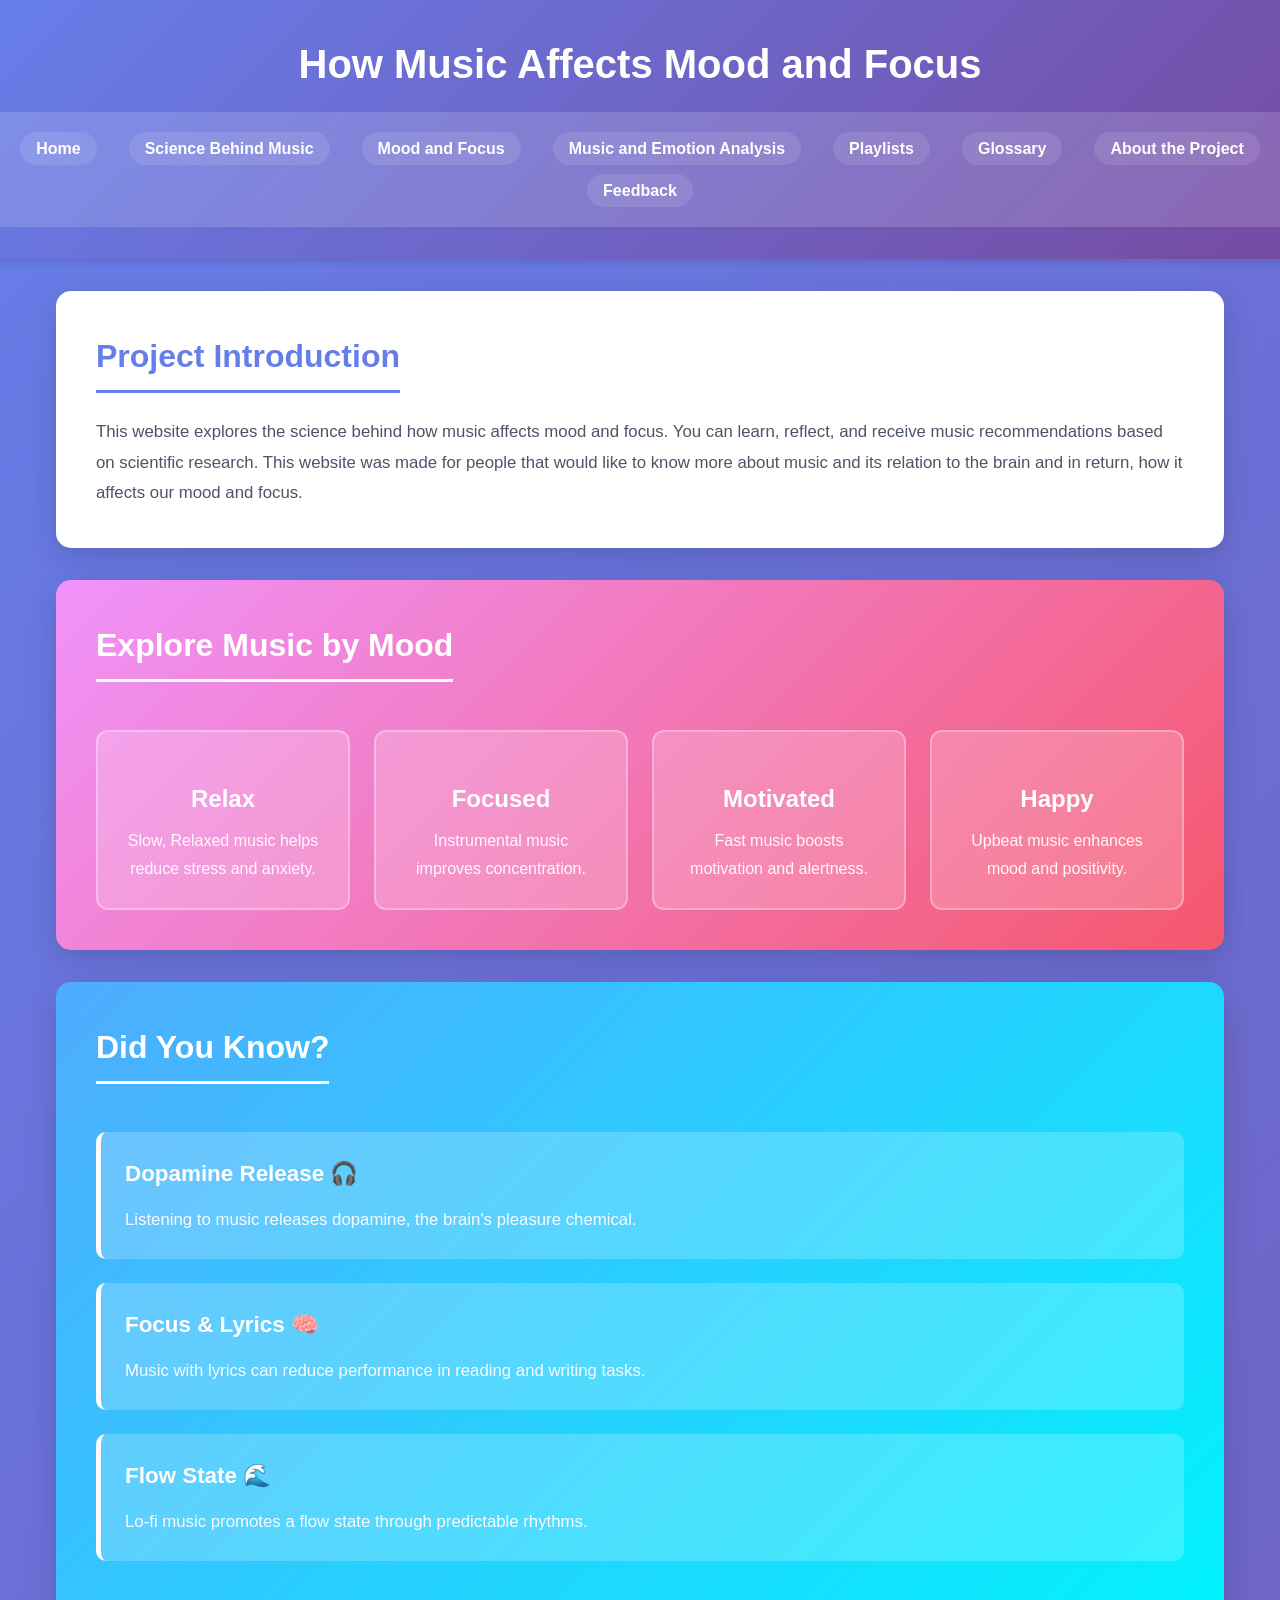
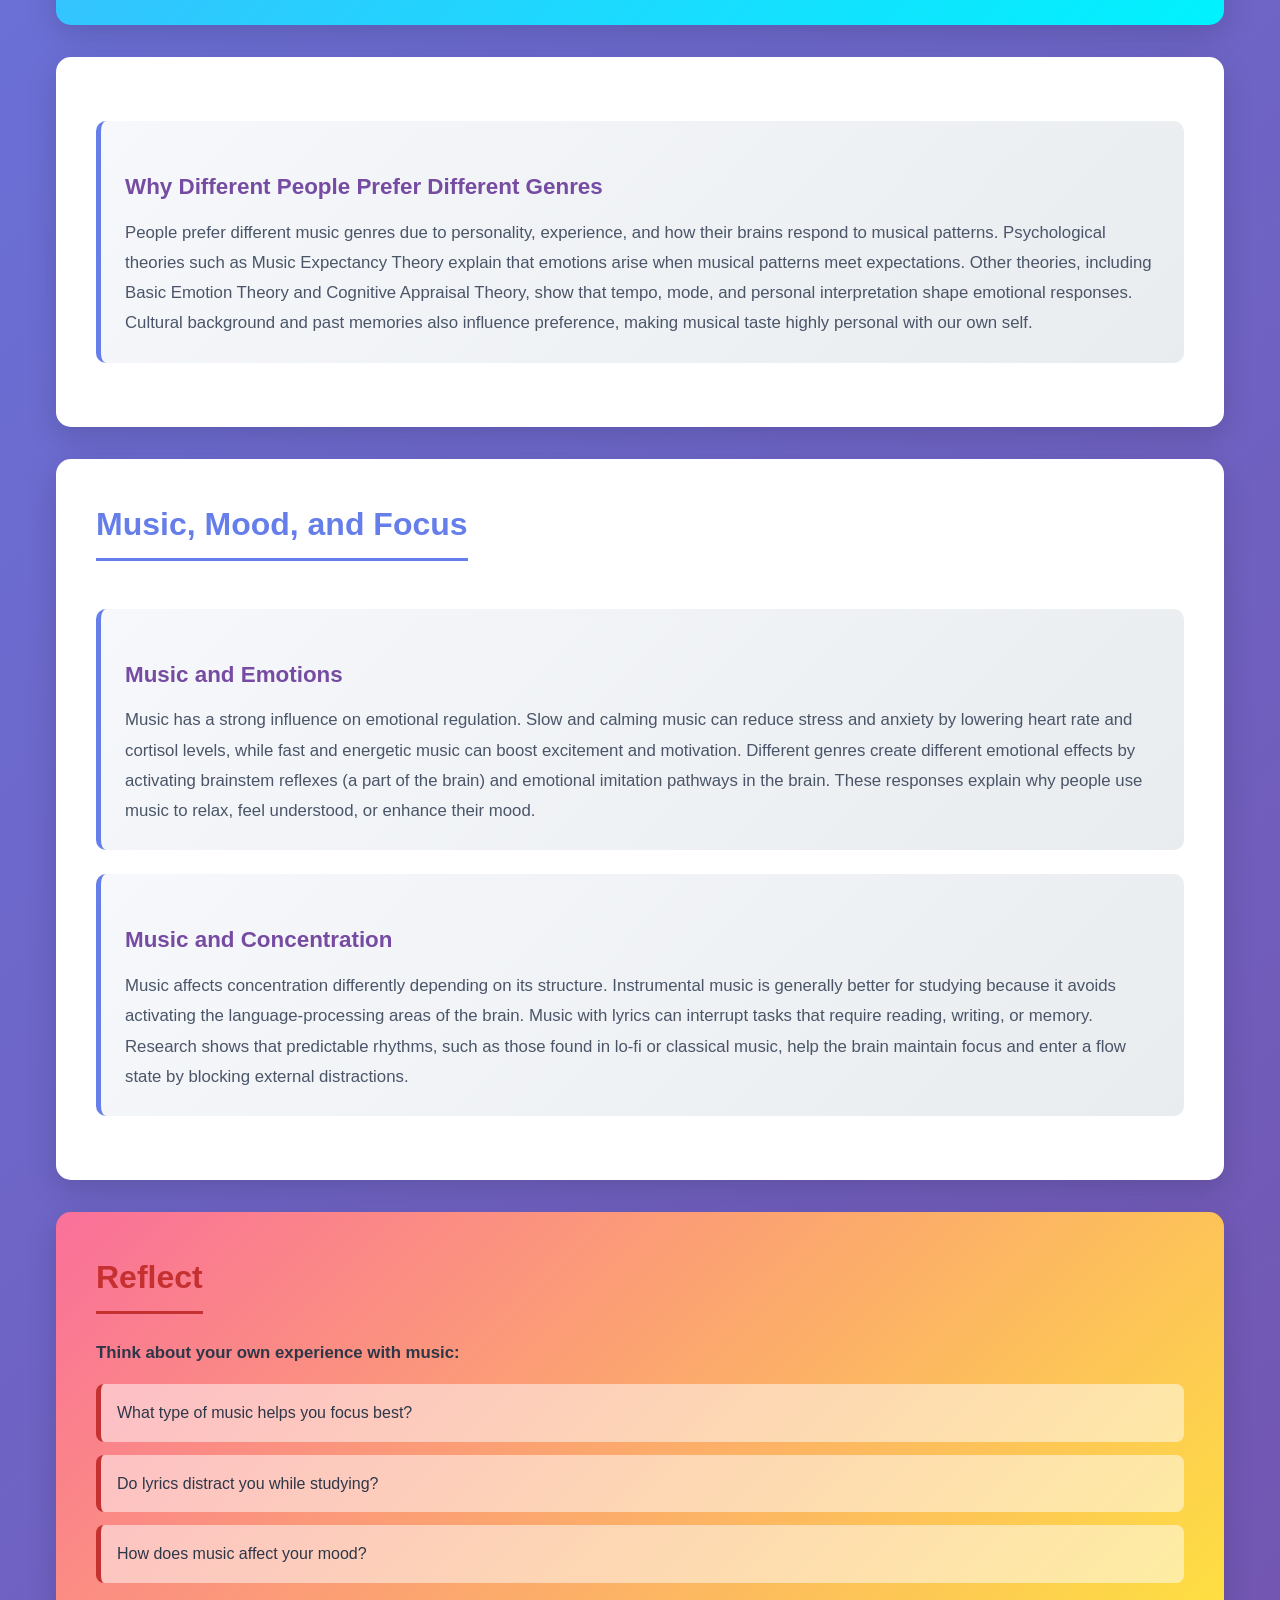
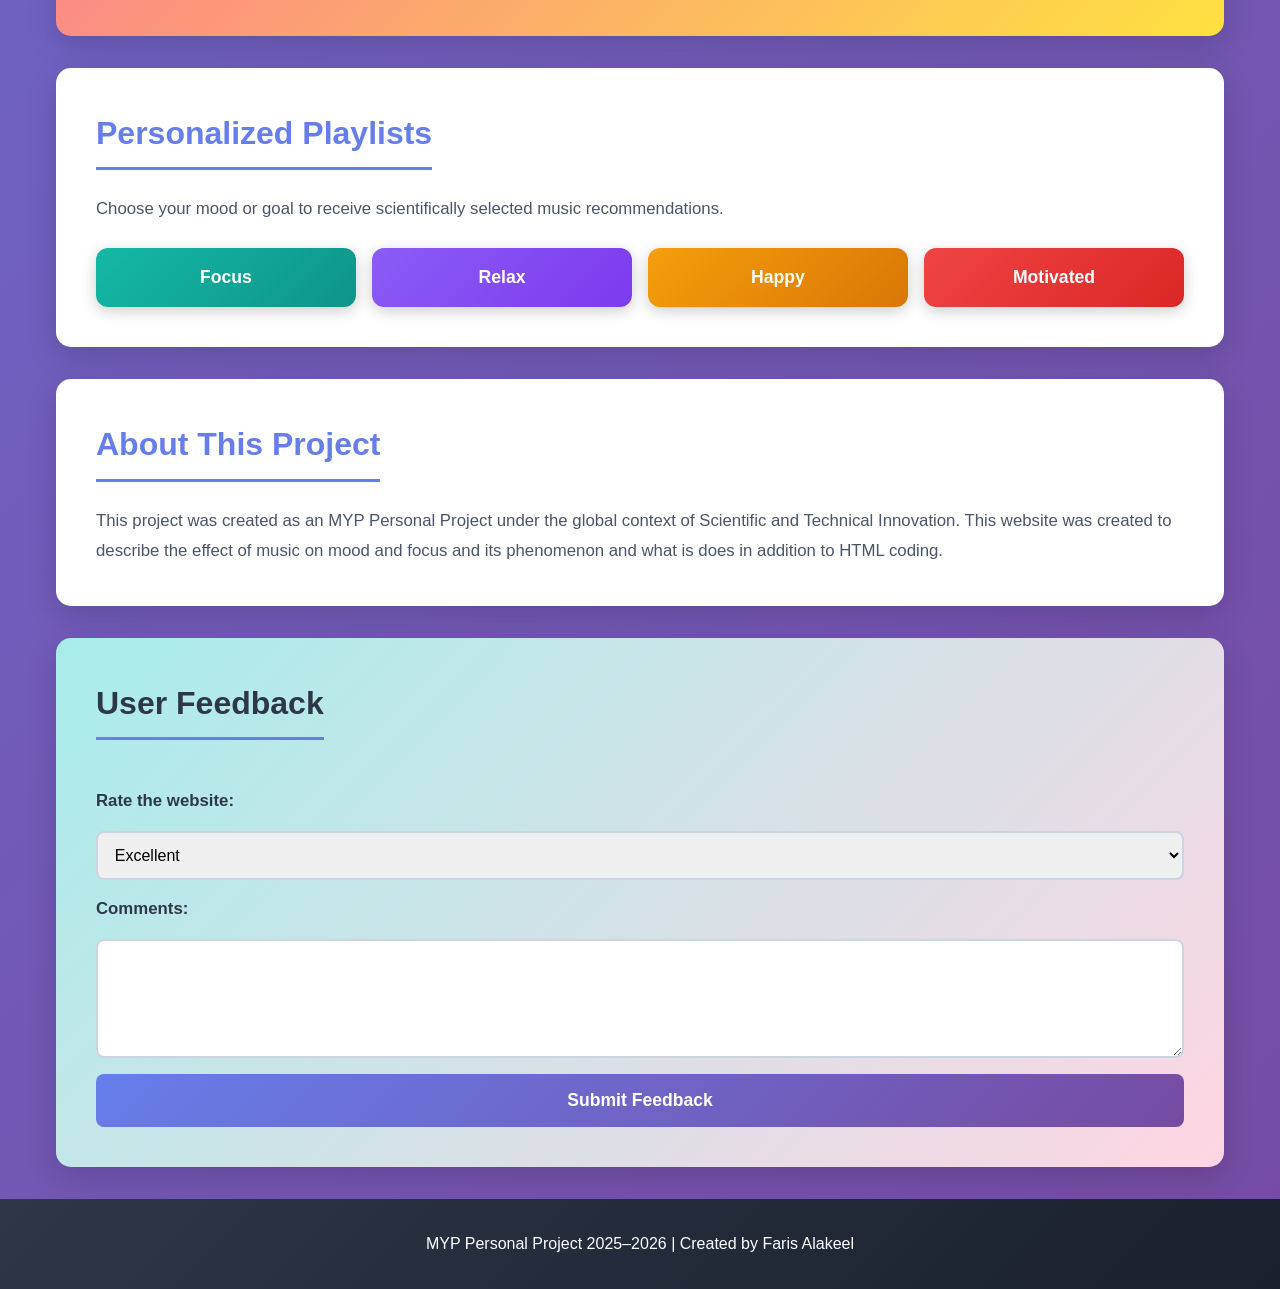
==== index.html @ 076403a5 "Add files via upload" ====
<!DOCTYPE html>
<html lang="en">
<head>
    <meta charset="UTF-8">
    <title>Music, Mood, and Focus</title>
    <meta name="viewport" content="width=device-width, initial-scale=1.0">
    <style>
        * {
            margin: 0;
            padding: 0;
            box-sizing: border-box;
        }

        body {
            font-family: 'Segoe UI', Tahoma, Geneva, Verdana, sans-serif;
            line-height: 1.6;
            color: #2d3748;
            background: linear-gradient(135deg, #667eea 0%, #764ba2 100%);
            
        }

        header {
            background: linear-gradient(135deg, #667eea 0%, #764ba2 100%);
            color: white;
            padding: 2rem 0rem;
            text-align: center;
            box-shadow: 0 4px 6px rgba(0, 0, 0, 0.1);
        }

        header h1 {
            font-size: 2.5rem;
            margin-bottom: 1rem;
            font-weight: 700;
        }

        nav {
            background-color: rgba(255, 255, 255, 0.15);
            padding: 1rem 0;
            
        }

        nav ul {
            list-style: none;
            display: flex;
            justify-content: center;
            flex-wrap: wrap;
        }

        nav li {
            margin: 0.5rem 1rem;
        }

        nav a {
            color: white;
            text-decoration: none;
            font-weight: 600;
            padding: 0.5rem 1rem;
            border-radius: 20px;
            transition: all 0.3s ease;
            background-color: rgba(255, 255, 255, 0.1);
        }

        nav a:hover {
            background-color: rgba(255, 255, 255, 0.3);
            transform: translateY(-2px);
        }

        main {
            max-width: 1200px;
            margin: 2rem auto;
            padding: 0 1rem;
        }

        section {
            background: white;
            margin: 2rem 0;
            padding: 2.5rem;
            border-radius: 15px;
            box-shadow: 0 10px 30px rgba(0, 0, 0, 0.15);
        }

        section h2 {
            color: #667eea;
            font-size: 2rem;
            margin-bottom: 1.5rem;
            font-weight: 700;
            border-bottom: 3px solid #667eea;
            padding-bottom: 0.5rem;
            display: inline-block;
        }

        section h3 {
            color: #764ba2;
            font-size: 1.4rem;
            margin: 1.5rem 0 0.8rem;
            font-weight: 600;
        }

        section p {
            color: #4a5568;
            line-height: 1.8;
            font-size: 1.05rem;
        }

        article {
            margin: 1.5rem 0;
            padding: 1.5rem;
            background: linear-gradient(135deg, #f6f8fb 0%, #e9ecef 100%);
            border-radius: 10px;
            border-left: 5px solid #667eea;
            transition: all 0.3s ease;
        }

        article:hover {
            transform: translateX(5px);
            box-shadow: 0 5px 15px rgba(102, 126, 234, 0.2);
        }

        #mood-selector {
            background: linear-gradient(135deg, #f093fb 0%, #f5576c 100%);
            color: white;
        }

        #mood-selector h2 {
            color: white;
            border-bottom: 3px solid white;
        }

        #moods {
            display: grid;
            grid-template-columns: repeat(auto-fit, minmax(200px, 1fr));
            gap: 1.5rem;
            margin-top: 1.5rem;
        }

        #moods > div {
            background: rgba(255, 255, 255, 0.2);
            padding: 1.5rem;
            border-radius: 12px;
            text-align: center;
            
            border: 2px solid rgba(255, 255, 255, 0.3);
            transition: all 0.3s ease;
        }

        #moods > div:hover {
            background: rgba(255, 255, 255, 0.35);
            transform: translateY(-5px);
            box-shadow: 0 10px 25px rgba(0, 0, 0, 0.2);
        }

        #moods h3 {
            color: white;
            font-size: 1.5rem;
            margin-bottom: 0.5rem;
        }

        #moods p {
            color: rgba(255, 255, 255, 0.95);
            font-size: 1rem;
        }

        #science-facts {
            background: linear-gradient(135deg, #4facfe 0%, #00f2fe 100%);
            color: white;
        }

        #science-facts h2 {
            color: white;
            border-bottom: 3px solid white;
        }

        #science-facts article {
            background: rgba(255, 255, 255, 0.2);
            border-left: 5px solid white;
            
        }

        #science-facts article:hover {
            background: rgba(255, 255, 255, 0.3);
        }

        #science-facts h3 {
            color: white;
            margin-top: 0;
        }

        #science-facts p {
            color: rgba(255, 255, 255, 0.95);
        }

        #reflection {
            background: linear-gradient(135deg, #fa709a 0%, #fee140 100%);
        }

        #reflection h2 {
            color: #c53030;
            border-bottom: 3px solid #c53030;
        }

        #reflection p {
            color: #2d3748;
            font-weight: 600;
        }

        #reflection ul {
            list-style: none;
            margin-top: 1rem;
        }

        #reflection li {
            background: rgba(255, 255, 255, 0.5);
            padding: 1rem;
            margin: 0.8rem 0;
            border-radius: 8px;
            border-left: 5px solid #c53030;
            color: #2d3748;
            font-weight: 500;
            transition: all 0.3s ease;
        }

        #reflection li:hover {
            background: rgba(255, 255, 255, 0.7);
            transform: translateX(5px);
        }

        .playlist-options {
            display: grid;
            grid-template-columns: repeat(auto-fit, minmax(180px, 1fr));
            gap: 1rem;
            margin-top: 1.5rem;
        }

        .playlist-options button {
            padding: 1.2rem;
            font-size: 1.1rem;
            font-weight: 700;
            border: none;
            border-radius: 12px;
            cursor: pointer;
            transition: all 0.3s ease;
            color: white;
            box-shadow: 0 4px 15px rgba(0, 0, 0, 0.2);
        }

        button[onclick*="focus"] {
            background: linear-gradient(135deg, #14b8a6, #0d9488);
        }

        button[onclick*="relax"] {
            background: linear-gradient(135deg, #8b5cf6, #7c3aed);
        }

        button[onclick*="happy"] {
            background: linear-gradient(135deg, #f59e0b, #d97706);
        }

        button[onclick*="motivated"] {
            background: linear-gradient(135deg, #ef4444, #dc2626);
        }

        .playlist-options button:hover {
            transform: translateY(-3px);
            box-shadow: 0 8px 25px rgba(0, 0, 0, 0.3);
        }

        #feedback {
            background: linear-gradient(135deg, #a8edea 0%, #fed6e3 100%);
        }

        #feedback h2 {
            color: #2d3748;
        }

        form {
            display: flex;
            flex-direction: column;
            gap: 1rem;
            margin-top: 1.5rem;
        }

        label {
            font-weight: 600;
            color: #2d3748;
            font-size: 1.05rem;
        }

        select, textarea {
            padding: 0.8rem;
            border: 2px solid #cbd5e0;
            border-radius: 8px;
            font-size: 1rem;
            font-family: inherit;
            transition: all 0.3s ease;
        }

        select:focus, textarea:focus {
            outline: none;
            border-color: #667eea;
            box-shadow: 0 0 0 3px rgba(102, 126, 234, 0.15);
        }

        form button {
            padding: 1rem;
            background: linear-gradient(135deg, #667eea, #764ba2);
            color: white;
            border: none;
            border-radius: 8px;
            font-size: 1.1rem;
            font-weight: 600;
            cursor: pointer;
            transition: all 0.3s ease;
        }

        form button:hover {
            transform: translateY(-2px);
            box-shadow: 0 8px 20px rgba(102, 126, 234, 0.4);
        }

        footer {
            background: linear-gradient(135deg, #2d3748, #1a202c);
            color: white;
            text-align: center;
            padding: 2rem;
            margin-top: 2rem;
        }

        footer p {
            color: white;
            font-size: 1rem;
        }

        /* Tablet Styles (768px - 1024px) */
        @media (max-width: 1024px) {
            main {
                padding: 0 1.5rem;
            }
            
            #moods {
                grid-template-columns: repeat(2, 1fr);
            }
            
            .playlist-options {
                grid-template-columns: repeat(2, 1fr);
            }
        }

        /* Mobile Styles (up to 768px) */
        @media (max-width: 768px) {
            header {
                padding: 1.5rem 1rem;
            }

            header h1 {
                font-size: 1.8rem;
                line-height: 1.3;
            }

            nav {
                padding: 0.8rem 0;
            }

            nav ul {
                flex-direction: column;
                align-items: center;
                gap: 0.3rem;
            }

            nav li {
                margin: 0.3rem 0;
                width: 90%;
                text-align: center;
            }

            nav a {
                display: block;
                width: 100%;
                padding: 0.8rem 1rem;
            }

            main {
                margin: 1rem auto;
                padding: 0 0.8rem;
            }

            section {
                padding: 1.5rem;
                margin: 1.5rem 0;
                border-radius: 12px;
            }

            section h2 {
                font-size: 1.6rem;
                margin-bottom: 1rem;
            }

            section h3 {
                font-size: 1.2rem;
            }

            section p {
                font-size: 1rem;
                line-height: 1.7;
            }

            article {
                padding: 1.2rem;
                margin: 1.2rem 0;
            }

            #moods {
                grid-template-columns: 1fr;
                gap: 1rem;
            }

            #moods > div {
                padding: 1.2rem;
            }

            #moods h3 {
                font-size: 1.3rem;
            }

            .playlist-options {
                grid-template-columns: 1fr;
                gap: 0.8rem;
            }

            .playlist-options button {
                padding: 1rem;
                font-size: 1rem;
            }

            form {
                gap: 0.8rem;
            }

            label {
                font-size: 1rem;
            }

            select, textarea {
                padding: 0.7rem;
                font-size: 0.95rem;
            }

            form button {
                padding: 0.9rem;
                font-size: 1rem;
            }

            footer {
                padding: 1.5rem 1rem;
            }

            footer p {
                font-size: 0.9rem;
            }
        }

        /* Small Mobile Styles (up to 480px) */
        @media (max-width: 480px) {
            header h1 {
                font-size: 1.5rem;
            }

            section {
                padding: 1.2rem;
            }

            section h2 {
                font-size: 1.4rem;
            }

            section h3 {
                font-size: 1.1rem;
            }

            section p {
                font-size: 0.95rem;
            }

            article {
                padding: 1rem;
            }

            #moods > div {
                padding: 1rem;
            }

            #moods h3 {
                font-size: 1.2rem;
            }

            #moods p {
                font-size: 0.9rem;
            }

            #reflection li {
                padding: 0.8rem;
                font-size: 0.95rem;
            }

            .playlist-options button {
                padding: 0.9rem;
                font-size: 0.95rem;
            }
        }

        /* Touch device optimizations */
        @media (hover: none) and (pointer: coarse) {
            nav a:active {
                background-color: rgba(255, 255, 255, 0.3);
            }

            .playlist-options button:active {
                transform: translateY(-1px);
            }

            article:hover {
                transform: none;
            }

            #moods > div:hover {
                transform: none;
            }

            /* Increase touch target sizes */
            nav a {
                min-height: 44px;
                display: flex;
                align-items: center;
                justify-content: center;
            }

            .playlist-options button {
                min-height: 44px;
            }
        }
    </style>
</head>

<body>

    <!-- Header and Navigation -->
    <header>
        <h1>How Music Affects Mood and Focus</h1>
        <nav>
            <ul>
                <li><a href="index.html">Home</a></li>
                <li><a href="sciencebehindmusic.html">Science Behind Music</a></li>
                <li><a href="moodandfocus.html">Mood and Focus</a></li>
                <li><a href="musicandemotionanalysis.html">Music and Emotion Analysis</a></li>
                <li><a href="playlists.html">Playlists</a></li>
                <li><a href="glossary.html">Glossary</a></li>
                <li><a href="index.html#about">About the Project</a></li>
                <li><a href="#feedback">Feedback</a></li>
            </ul>
        </nav>
    </header>

    <!-- Main Content -->
    <main>

        <!-- Home Section -->
        <section id="introduction">
            <h2>Project Introduction</h2>
            <p>
                This website explores the science behind how music affects mood and focus.
                You can learn, reflect, and receive music recommendations based on scientific research. This website was made for people that would like to know more about music and its relation to the brain and in return, how it affects our mood and focus.
            </p>
        </section>
<section id="mood-selector">
    <h2>Explore Music by Mood</h2>

    <div id="moods">
        <div>
            <h3>Relax</h3>
            <p>Slow, Relaxed music helps reduce stress and anxiety.</p>
        </div>

        <div>
            <h3>Focused</h3>
            <p>Instrumental music improves concentration.</p>
        </div>

        <div>
            <h3>Motivated</h3>
            <p>Fast music boosts motivation and alertness.</p>
        </div>

        <div>
            <h3>Happy</h3>
            <p>Upbeat music enhances mood and positivity.</p>
        </div>
    </div>
</section>

        
<section id="science-facts">
    <h2>Did You Know?</h2>

    <article>
        <h3>Dopamine Release 🎧</h3>
        <p>Listening to music releases dopamine, the brain's pleasure chemical.</p>
    </article>

    <article>
        <h3>Focus & Lyrics 🧠 </h3>
        <p>Music with lyrics can reduce performance in reading and writing tasks.</p>
    </article>

    <article>
        <h3>Flow State 🌊</h3>
        <p>Lo-fi music promotes a flow state through predictable rhythms.</p>
    </article>
</section>
<section id="science">
            <article>
                <h3>Why Different People Prefer Different Genres</h3>
                <p>
                    People prefer different music genres due to personality, experience, and how their brains respond to musical patterns. Psychological theories such as Music Expectancy Theory explain that emotions arise when musical patterns meet expectations. Other theories, including Basic Emotion Theory and Cognitive Appraisal Theory, show that tempo, mode, and personal interpretation shape emotional responses. Cultural background and past memories also influence preference, making musical taste highly personal with our own self.
                </p>
            </article>
        </section>

        <!-- Mood and Focus Section -->
        <section id="mood-focus">
            <h2>Music, Mood, and Focus</h2>
            <article>
                <h3>Music and Emotions</h3>
                <p>
                    Music has a strong influence on emotional regulation. Slow and calming music can reduce stress and anxiety by lowering heart rate and cortisol levels, while fast and energetic music can boost excitement and motivation. Different genres create different emotional effects by activating brainstem reflexes (a part of the brain) and emotional imitation pathways in the brain. These responses explain why people use music to relax, feel understood, or enhance their mood.
                </p>
            </article>

            <article>
                <h3>Music and Concentration</h3>
                <p>
                    Music affects concentration differently depending on its structure. Instrumental music is generally better for studying because it avoids activating the language-processing areas of the brain. Music with lyrics can interrupt tasks that require reading, writing, or memory. Research shows that predictable rhythms, such as those found in lo-fi or classical music, help the brain maintain focus and enter a flow state by blocking external distractions.
                </p>
            </article>
        </section>
        
<section id="reflection">
    <h2>Reflect</h2>

    <p>Think about your own experience with music:</p>

    <ul>
        <li>What type of music helps you focus best?</li>
        <li>Do lyrics distract you while studying?</li>
        <li>How does music affect your mood?</li>
    </ul>
</section>

        
        <!-- Playlist Section -->
        <section id="playlists">
            <h2>Personalized Playlists</h2>
            <p>
                Choose your mood or goal to receive scientifically selected music recommendations.
            </p>

            <div class="playlist-options">
                <button onclick="window.location.href='focus.html'">Focus</button>                
                <button onclick="window.location.href='relax.html'">Relax</button>
                <button onclick="window.location.href='happy.html'">Happy</button>
                <button onclick="window.location.href='motivated.html'">Motivated</button>
            </div>
                

            <div class="playlist-display">
                <!-- Playlist will be displayed here based on user selection -->
            </div>
        </section>

        <!-- About Section -->
        <section id="about">
            <h2>About This Project</h2>
            <p>
                This project was created as an MYP Personal Project under the global context
                of Scientific and Technical Innovation. This website was created to describe the effect of music on mood and focus and its phenomenon and what is does in addition to HTML coding.
            </p>

            
                
    
        </section>

        <!-- Feedback Section -->
<section id="feedback">
    <h2>User Feedback</h2>
    <form action="https://formspree.io/f/mbddyjkr" method="POST">
        <label for="rating">Rate the website:</label>
        <select id="rating" name="rating" required>
            <option value="excellent">Excellent</option>
            <option value="good">Good</option>
            <option value="decent">Decent</option>
            <option value="poor">Poor</option>
        </select>

        <label for="comments">Comments:</label>
        <textarea id="comments" name="comments" rows="5" required></textarea>

        <button type="submit">Submit Feedback</button>
    </form>
</section>

    </main>

    <!-- Footer -->
    <footer>
        <p>
            MYP Personal Project 2025–2026 | Created by Faris Alakeel
        </p>
    </footer>
<script>
  if (window.location.hash) {
    const target = document.querySelector(window.location.hash);
    if (target) {
      setTimeout(() => {
        target.scrollIntoView({ behavior: "smooth" });
        history.replaceState(null, "", window.location.pathname);
      }, 100);
    }
  }
</script>

</body>
</html>
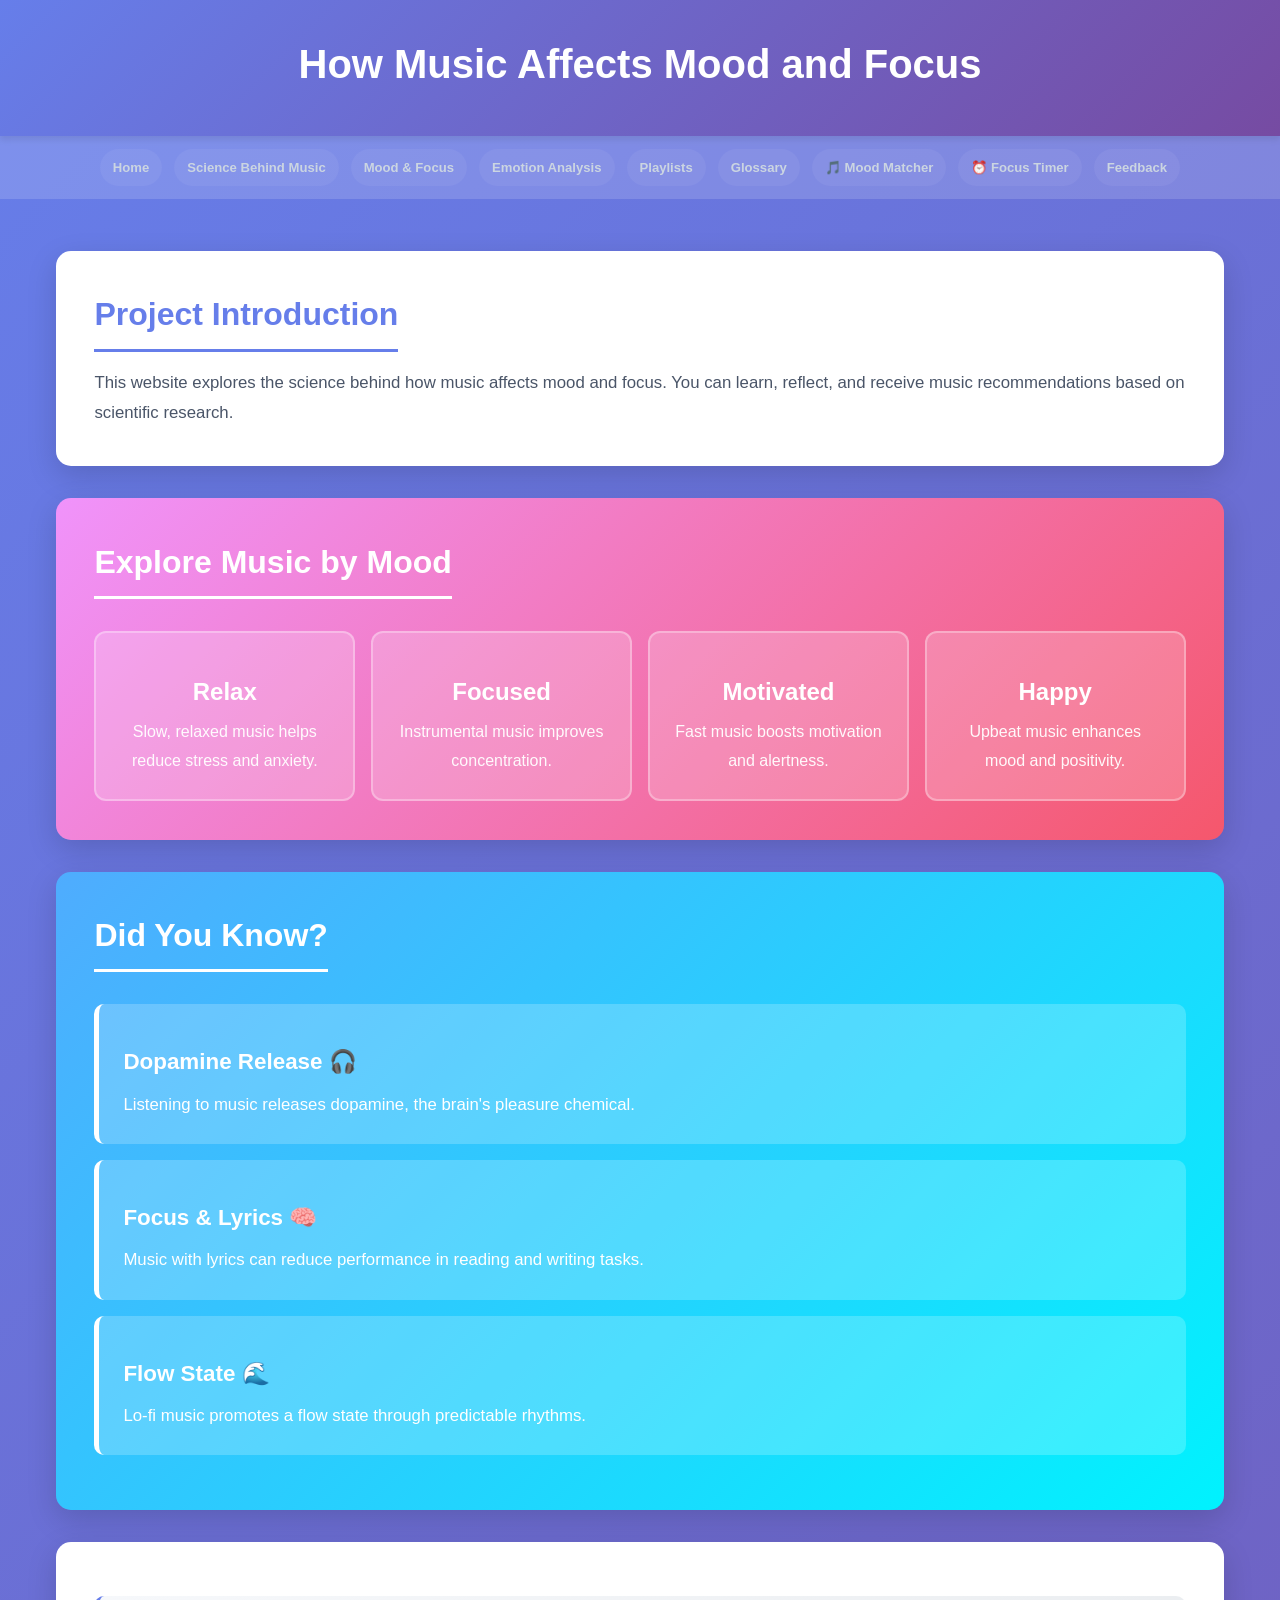
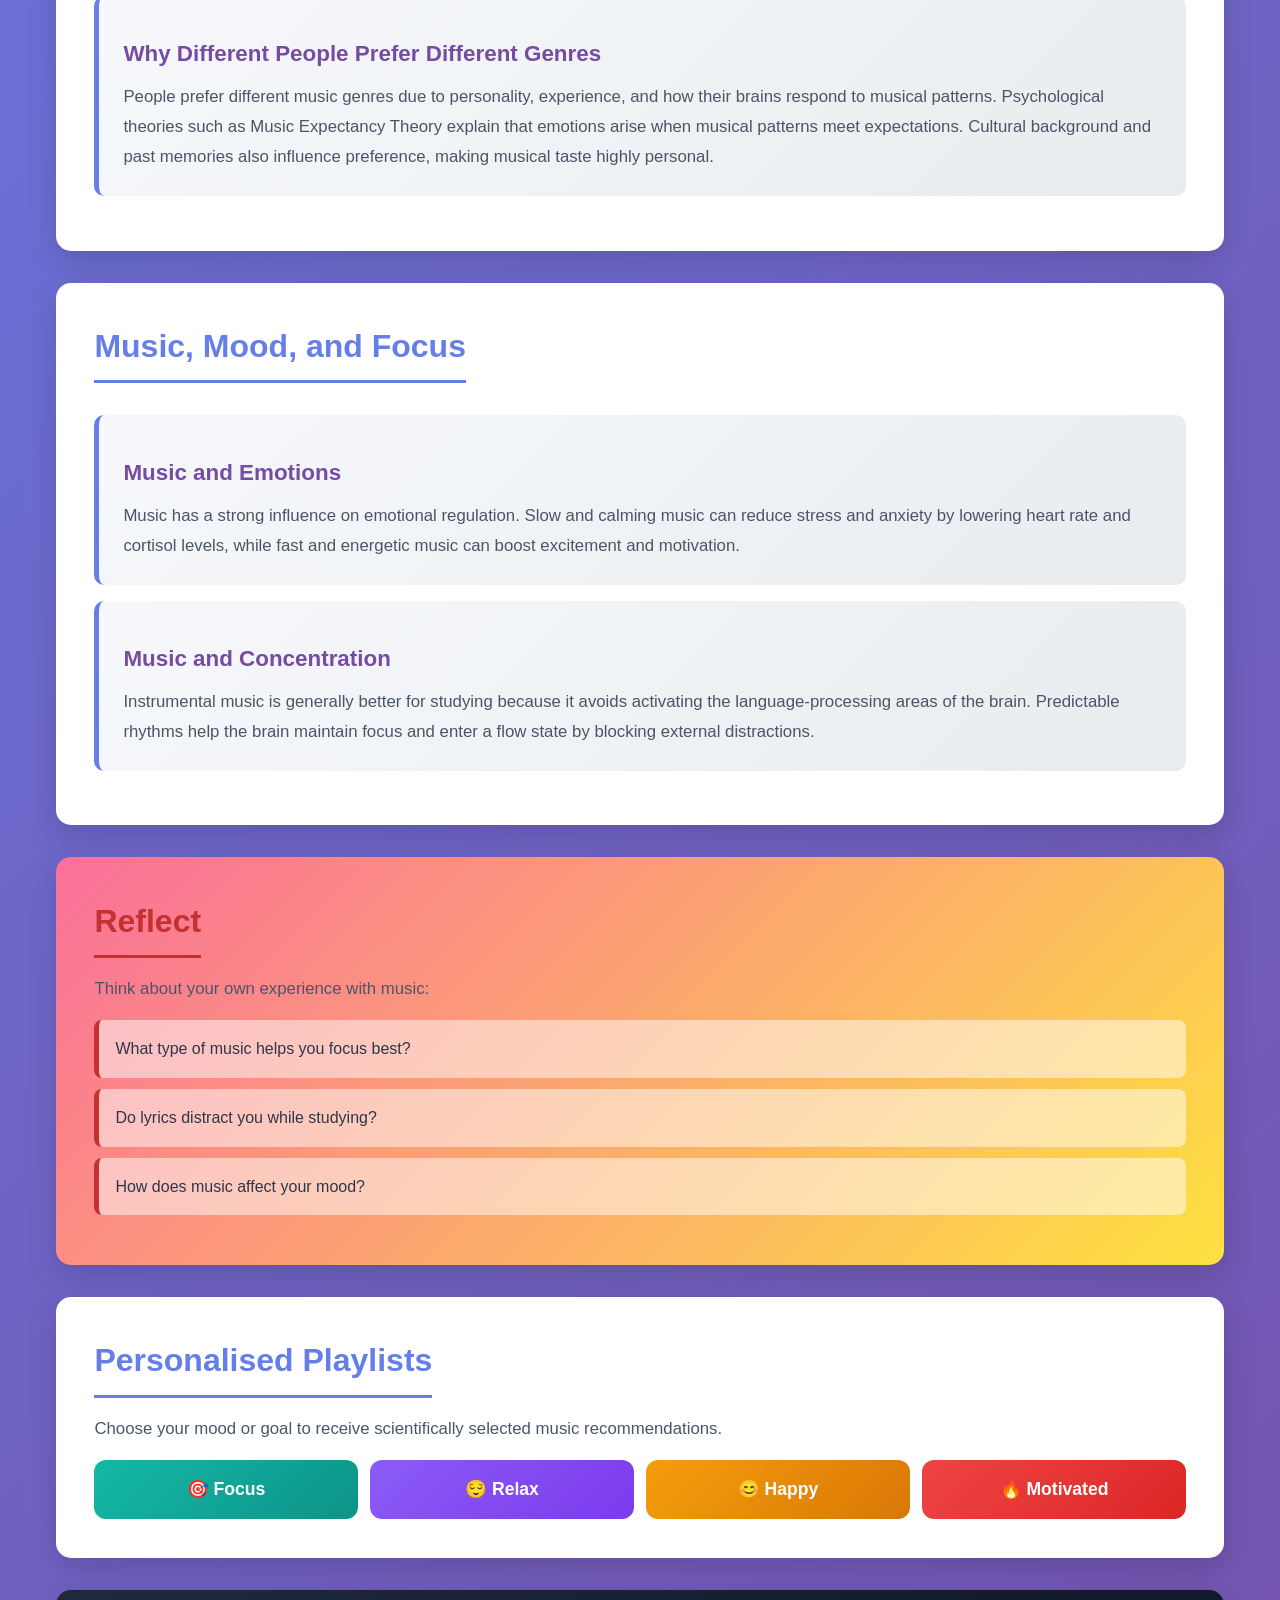
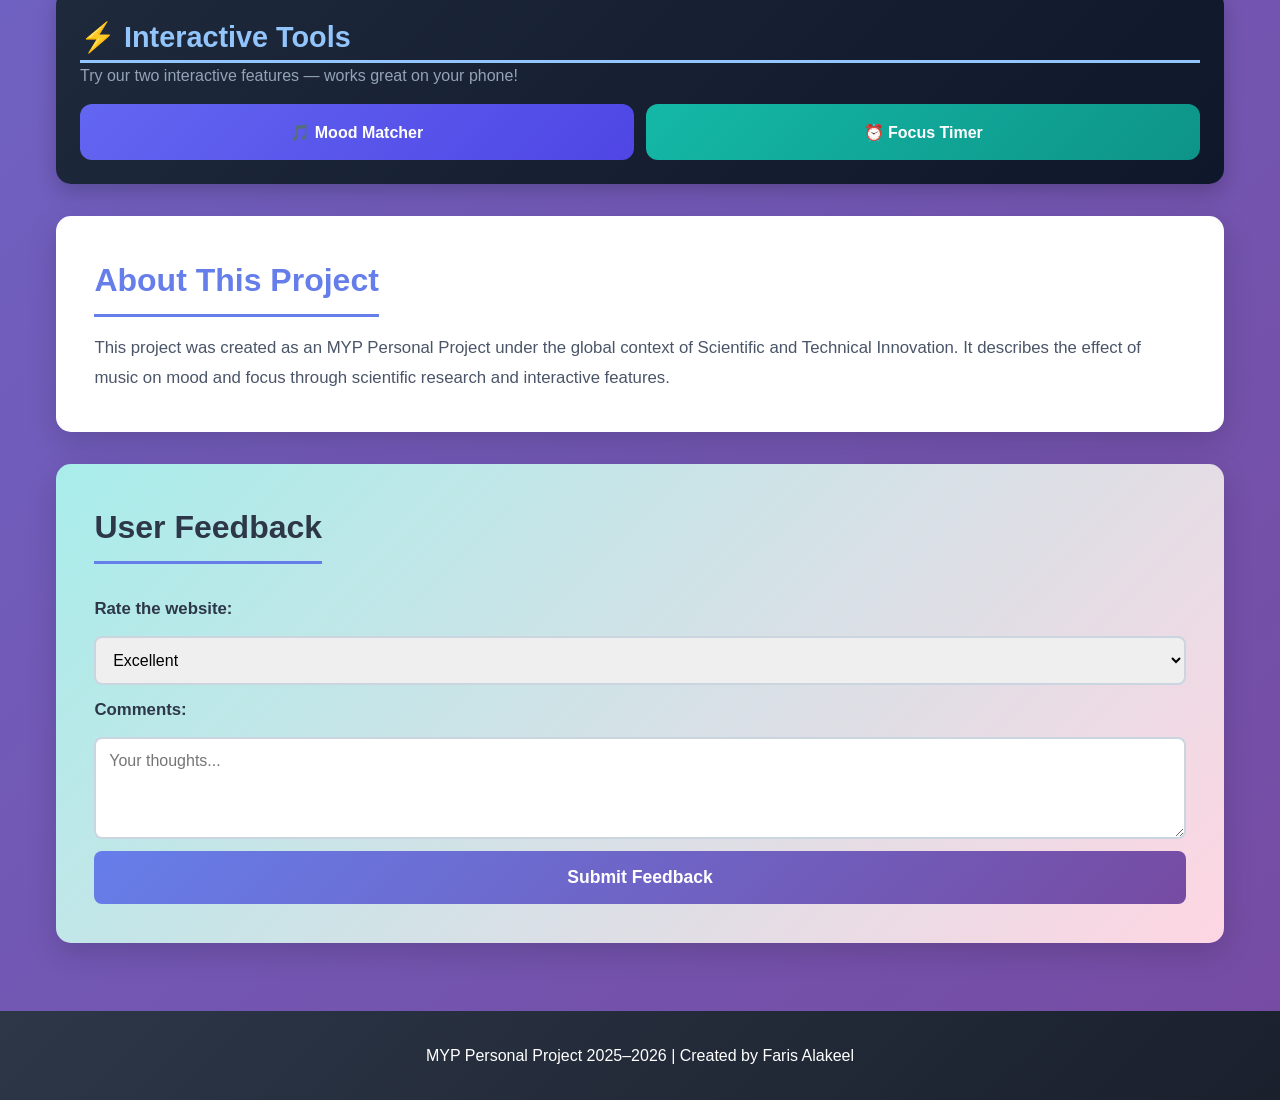
==== commit 18d8bd68: "Add files via upload" ====
--- a/index.html
+++ b/index.html
@@ -1,731 +1,246 @@
-<!DOCTYPE html>
-<html lang="en">
-<head>
-    <meta charset="UTF-8">
-    <title>Music, Mood, and Focus</title>
-    <meta name="viewport" content="width=device-width, initial-scale=1.0">
-    <style>
-        * {
-            margin: 0;
-            padding: 0;
-            box-sizing: border-box;
-        }
-
-        body {
-            font-family: 'Segoe UI', Tahoma, Geneva, Verdana, sans-serif;
-            line-height: 1.6;
-            color: #2d3748;
-            background: linear-gradient(135deg, #667eea 0%, #764ba2 100%);
-            
-        }
-
-        header {
-            background: linear-gradient(135deg, #667eea 0%, #764ba2 100%);
-            color: white;
-            padding: 2rem 0rem;
-            text-align: center;
-            box-shadow: 0 4px 6px rgba(0, 0, 0, 0.1);
-        }
-
-        header h1 {
-            font-size: 2.5rem;
-            margin-bottom: 1rem;
-            font-weight: 700;
-        }
-
-        nav {
-            background-color: rgba(255, 255, 255, 0.15);
-            padding: 1rem 0;
-            
-        }
-
-        nav ul {
-            list-style: none;
-            display: flex;
-            justify-content: center;
-            flex-wrap: wrap;
-        }
-
-        nav li {
-            margin: 0.5rem 1rem;
-        }
-
-        nav a {
-            color: white;
-            text-decoration: none;
-            font-weight: 600;
-            padding: 0.5rem 1rem;
-            border-radius: 20px;
-            transition: all 0.3s ease;
-            background-color: rgba(255, 255, 255, 0.1);
-        }
-
-        nav a:hover {
-            background-color: rgba(255, 255, 255, 0.3);
-            transform: translateY(-2px);
-        }
-
-        main {
-            max-width: 1200px;
-            margin: 2rem auto;
-            padding: 0 1rem;
-        }
-
-        section {
-            background: white;
-            margin: 2rem 0;
-            padding: 2.5rem;
-            border-radius: 15px;
-            box-shadow: 0 10px 30px rgba(0, 0, 0, 0.15);
-        }
-
-        section h2 {
-            color: #667eea;
-            font-size: 2rem;
-            margin-bottom: 1.5rem;
-            font-weight: 700;
-            border-bottom: 3px solid #667eea;
-            padding-bottom: 0.5rem;
-            display: inline-block;
-        }
-
-        section h3 {
-            color: #764ba2;
-            font-size: 1.4rem;
-            margin: 1.5rem 0 0.8rem;
-            font-weight: 600;
-        }
-
-        section p {
-            color: #4a5568;
-            line-height: 1.8;
-            font-size: 1.05rem;
-        }
-
-        article {
-            margin: 1.5rem 0;
-            padding: 1.5rem;
-            background: linear-gradient(135deg, #f6f8fb 0%, #e9ecef 100%);
-            border-radius: 10px;
-            border-left: 5px solid #667eea;
-            transition: all 0.3s ease;
-        }
-
-        article:hover {
-            transform: translateX(5px);
-            box-shadow: 0 5px 15px rgba(102, 126, 234, 0.2);
-        }
-
-        #mood-selector {
-            background: linear-gradient(135deg, #f093fb 0%, #f5576c 100%);
-            color: white;
-        }
-
-        #mood-selector h2 {
-            color: white;
-            border-bottom: 3px solid white;
-        }
-
-        #moods {
-            display: grid;
-            grid-template-columns: repeat(auto-fit, minmax(200px, 1fr));
-            gap: 1.5rem;
-            margin-top: 1.5rem;
-        }
-
-        #moods > div {
-            background: rgba(255, 255, 255, 0.2);
-            padding: 1.5rem;
-            border-radius: 12px;
-            text-align: center;
-            
-            border: 2px solid rgba(255, 255, 255, 0.3);
-            transition: all 0.3s ease;
-        }
-
-        #moods > div:hover {
-            background: rgba(255, 255, 255, 0.35);
-            transform: translateY(-5px);
-            box-shadow: 0 10px 25px rgba(0, 0, 0, 0.2);
-        }
-
-        #moods h3 {
-            color: white;
-            font-size: 1.5rem;
-            margin-bottom: 0.5rem;
-        }
-
-        #moods p {
-            color: rgba(255, 255, 255, 0.95);
-            font-size: 1rem;
-        }
-
-        #science-facts {
-            background: linear-gradient(135deg, #4facfe 0%, #00f2fe 100%);
-            color: white;
-        }
-
-        #science-facts h2 {
-            color: white;
-            border-bottom: 3px solid white;
-        }
-
-        #science-facts article {
-            background: rgba(255, 255, 255, 0.2);
-            border-left: 5px solid white;
-            
-        }
-
-        #science-facts article:hover {
-            background: rgba(255, 255, 255, 0.3);
-        }
-
-        #science-facts h3 {
-            color: white;
-            margin-top: 0;
-        }
-
-        #science-facts p {
-            color: rgba(255, 255, 255, 0.95);
-        }
-
-        #reflection {
-            background: linear-gradient(135deg, #fa709a 0%, #fee140 100%);
-        }
-
-        #reflection h2 {
-            color: #c53030;
-            border-bottom: 3px solid #c53030;
-        }
-
-        #reflection p {
-            color: #2d3748;
-            font-weight: 600;
-        }
-
-        #reflection ul {
-            list-style: none;
-            margin-top: 1rem;
-        }
-
-        #reflection li {
-            background: rgba(255, 255, 255, 0.5);
-            padding: 1rem;
-            margin: 0.8rem 0;
-            border-radius: 8px;
-            border-left: 5px solid #c53030;
-            color: #2d3748;
-            font-weight: 500;
-            transition: all 0.3s ease;
-        }
-
-        #reflection li:hover {
-            background: rgba(255, 255, 255, 0.7);
-            transform: translateX(5px);
-        }
-
-        .playlist-options {
-            display: grid;
-            grid-template-columns: repeat(auto-fit, minmax(180px, 1fr));
-            gap: 1rem;
-            margin-top: 1.5rem;
-        }
-
-        .playlist-options button {
-            padding: 1.2rem;
-            font-size: 1.1rem;
-            font-weight: 700;
-            border: none;
-            border-radius: 12px;
-            cursor: pointer;
-            transition: all 0.3s ease;
-            color: white;
-            box-shadow: 0 4px 15px rgba(0, 0, 0, 0.2);
-        }
-
-        button[onclick*="focus"] {
-            background: linear-gradient(135deg, #14b8a6, #0d9488);
-        }
-
-        button[onclick*="relax"] {
-            background: linear-gradient(135deg, #8b5cf6, #7c3aed);
-        }
-
-        button[onclick*="happy"] {
-            background: linear-gradient(135deg, #f59e0b, #d97706);
-        }
-
-        button[onclick*="motivated"] {
-            background: linear-gradient(135deg, #ef4444, #dc2626);
-        }
-
-        .playlist-options button:hover {
-            transform: translateY(-3px);
-            box-shadow: 0 8px 25px rgba(0, 0, 0, 0.3);
-        }
-
-        #feedback {
-            background: linear-gradient(135deg, #a8edea 0%, #fed6e3 100%);
-        }
-
-        #feedback h2 {
-            color: #2d3748;
-        }
-
-        form {
-            display: flex;
-            flex-direction: column;
-            gap: 1rem;
-            margin-top: 1.5rem;
-        }
-
-        label {
-            font-weight: 600;
-            color: #2d3748;
-            font-size: 1.05rem;
-        }
-
-        select, textarea {
-            padding: 0.8rem;
-            border: 2px solid #cbd5e0;
-            border-radius: 8px;
-            font-size: 1rem;
-            font-family: inherit;
-            transition: all 0.3s ease;
-        }
-
-        select:focus, textarea:focus {
-            outline: none;
-            border-color: #667eea;
-            box-shadow: 0 0 0 3px rgba(102, 126, 234, 0.15);
-        }
-
-        form button {
-            padding: 1rem;
-            background: linear-gradient(135deg, #667eea, #764ba2);
-            color: white;
-            border: none;
-            border-radius: 8px;
-            font-size: 1.1rem;
-            font-weight: 600;
-            cursor: pointer;
-            transition: all 0.3s ease;
-        }
-
-        form button:hover {
-            transform: translateY(-2px);
-            box-shadow: 0 8px 20px rgba(102, 126, 234, 0.4);
-        }
-
-        footer {
-            background: linear-gradient(135deg, #2d3748, #1a202c);
-            color: white;
-            text-align: center;
-            padding: 2rem;
-            margin-top: 2rem;
-        }
-
-        footer p {
-            color: white;
-            font-size: 1rem;
-        }
-
-        /* Tablet Styles (768px - 1024px) */
-        @media (max-width: 1024px) {
-            main {
-                padding: 0 1.5rem;
-            }
-            
-            #moods {
-                grid-template-columns: repeat(2, 1fr);
-            }
-            
-            .playlist-options {
-                grid-template-columns: repeat(2, 1fr);
-            }
-        }
-
-        /* Mobile Styles (up to 768px) */
-        @media (max-width: 768px) {
-            header {
-                padding: 1.5rem 1rem;
-            }
-
-            header h1 {
-                font-size: 1.8rem;
-                line-height: 1.3;
-            }
-
-            nav {
-                padding: 0.8rem 0;
-            }
-
-            nav ul {
-                flex-direction: column;
-                align-items: center;
-                gap: 0.3rem;
-            }
-
-            nav li {
-                margin: 0.3rem 0;
-                width: 90%;
-                text-align: center;
-            }
-
-            nav a {
-                display: block;
-                width: 100%;
-                padding: 0.8rem 1rem;
-            }
-
-            main {
-                margin: 1rem auto;
-                padding: 0 0.8rem;
-            }
-
-            section {
-                padding: 1.5rem;
-                margin: 1.5rem 0;
-                border-radius: 12px;
-            }
-
-            section h2 {
-                font-size: 1.6rem;
-                margin-bottom: 1rem;
-            }
-
-            section h3 {
-                font-size: 1.2rem;
-            }
-
-            section p {
-                font-size: 1rem;
-                line-height: 1.7;
-            }
-
-            article {
-                padding: 1.2rem;
-                margin: 1.2rem 0;
-            }
-
-            #moods {
-                grid-template-columns: 1fr;
-                gap: 1rem;
-            }
-
-            #moods > div {
-                padding: 1.2rem;
-            }
-
-            #moods h3 {
-                font-size: 1.3rem;
-            }
-
-            .playlist-options {
-                grid-template-columns: 1fr;
-                gap: 0.8rem;
-            }
-
-            .playlist-options button {
-                padding: 1rem;
-                font-size: 1rem;
-            }
-
-            form {
-                gap: 0.8rem;
-            }
-
-            label {
-                font-size: 1rem;
-            }
-
-            select, textarea {
-                padding: 0.7rem;
-                font-size: 0.95rem;
-            }
-
-            form button {
-                padding: 0.9rem;
-                font-size: 1rem;
-            }
-
-            footer {
-                padding: 1.5rem 1rem;
-            }
-
-            footer p {
-                font-size: 0.9rem;
-            }
-        }
-
-        /* Small Mobile Styles (up to 480px) */
-        @media (max-width: 480px) {
-            header h1 {
-                font-size: 1.5rem;
-            }
-
-            section {
-                padding: 1.2rem;
-            }
-
-            section h2 {
-                font-size: 1.4rem;
-            }
-
-            section h3 {
-                font-size: 1.1rem;
-            }
-
-            section p {
-                font-size: 0.95rem;
-            }
-
-            article {
-                padding: 1rem;
-            }
-
-            #moods > div {
-                padding: 1rem;
-            }
-
-            #moods h3 {
-                font-size: 1.2rem;
-            }
-
-            #moods p {
-                font-size: 0.9rem;
-            }
-
-            #reflection li {
-                padding: 0.8rem;
-                font-size: 0.95rem;
-            }
-
-            .playlist-options button {
-                padding: 0.9rem;
-                font-size: 0.95rem;
-            }
-        }
-
-        /* Touch device optimizations */
-        @media (hover: none) and (pointer: coarse) {
-            nav a:active {
-                background-color: rgba(255, 255, 255, 0.3);
-            }
-
-            .playlist-options button:active {
-                transform: translateY(-1px);
-            }
-
-            article:hover {
-                transform: none;
-            }
-
-            #moods > div:hover {
-                transform: none;
-            }
-
-            /* Increase touch target sizes */
-            nav a {
-                min-height: 44px;
-                display: flex;
-                align-items: center;
-                justify-content: center;
-            }
-
-            .playlist-options button {
-                min-height: 44px;
-            }
-        }
-    </style>
-</head>
-
-<body>
-
-    <!-- Header and Navigation -->
-    <header>
-        <h1>How Music Affects Mood and Focus</h1>
-        <nav>
-            <ul>
-                <li><a href="index.html">Home</a></li>
-                <li><a href="sciencebehindmusic.html">Science Behind Music</a></li>
-                <li><a href="moodandfocus.html">Mood and Focus</a></li>
-                <li><a href="musicandemotionanalysis.html">Music and Emotion Analysis</a></li>
-                <li><a href="playlists.html">Playlists</a></li>
-                <li><a href="glossary.html">Glossary</a></li>
-                <li><a href="index.html#about">About the Project</a></li>
-                <li><a href="#feedback">Feedback</a></li>
-            </ul>
-        </nav>
-    </header>
-
-    <!-- Main Content -->
-    <main>
-
-        <!-- Home Section -->
-        <section id="introduction">
-            <h2>Project Introduction</h2>
-            <p>
-                This website explores the science behind how music affects mood and focus.
-                You can learn, reflect, and receive music recommendations based on scientific research. This website was made for people that would like to know more about music and its relation to the brain and in return, how it affects our mood and focus.
-            </p>
-        </section>
-<section id="mood-selector">
-    <h2>Explore Music by Mood</h2>
-
-    <div id="moods">
-        <div>
-            <h3>Relax</h3>
-            <p>Slow, Relaxed music helps reduce stress and anxiety.</p>
-        </div>
-
-        <div>
-            <h3>Focused</h3>
-            <p>Instrumental music improves concentration.</p>
-        </div>
-
-        <div>
-            <h3>Motivated</h3>
-            <p>Fast music boosts motivation and alertness.</p>
-        </div>
-
-        <div>
-            <h3>Happy</h3>
-            <p>Upbeat music enhances mood and positivity.</p>
-        </div>
-    </div>
-</section>
-
-        
-<section id="science-facts">
-    <h2>Did You Know?</h2>
-
-    <article>
-        <h3>Dopamine Release 🎧</h3>
-        <p>Listening to music releases dopamine, the brain's pleasure chemical.</p>
-    </article>
-
-    <article>
-        <h3>Focus & Lyrics 🧠 </h3>
-        <p>Music with lyrics can reduce performance in reading and writing tasks.</p>
-    </article>
-
-    <article>
-        <h3>Flow State 🌊</h3>
-        <p>Lo-fi music promotes a flow state through predictable rhythms.</p>
-    </article>
-</section>
-<section id="science">
-            <article>
-                <h3>Why Different People Prefer Different Genres</h3>
-                <p>
-                    People prefer different music genres due to personality, experience, and how their brains respond to musical patterns. Psychological theories such as Music Expectancy Theory explain that emotions arise when musical patterns meet expectations. Other theories, including Basic Emotion Theory and Cognitive Appraisal Theory, show that tempo, mode, and personal interpretation shape emotional responses. Cultural background and past memories also influence preference, making musical taste highly personal with our own self.
-                </p>
-            </article>
-        </section>
-
-        <!-- Mood and Focus Section -->
-        <section id="mood-focus">
-            <h2>Music, Mood, and Focus</h2>
-            <article>
-                <h3>Music and Emotions</h3>
-                <p>
-                    Music has a strong influence on emotional regulation. Slow and calming music can reduce stress and anxiety by lowering heart rate and cortisol levels, while fast and energetic music can boost excitement and motivation. Different genres create different emotional effects by activating brainstem reflexes (a part of the brain) and emotional imitation pathways in the brain. These responses explain why people use music to relax, feel understood, or enhance their mood.
-                </p>
-            </article>
-
-            <article>
-                <h3>Music and Concentration</h3>
-                <p>
-                    Music affects concentration differently depending on its structure. Instrumental music is generally better for studying because it avoids activating the language-processing areas of the brain. Music with lyrics can interrupt tasks that require reading, writing, or memory. Research shows that predictable rhythms, such as those found in lo-fi or classical music, help the brain maintain focus and enter a flow state by blocking external distractions.
-                </p>
-            </article>
-        </section>
-        
-<section id="reflection">
-    <h2>Reflect</h2>
-
-    <p>Think about your own experience with music:</p>
-
-    <ul>
-        <li>What type of music helps you focus best?</li>
-        <li>Do lyrics distract you while studying?</li>
-        <li>How does music affect your mood?</li>
-    </ul>
-</section>
-
-        
-        <!-- Playlist Section -->
-        <section id="playlists">
-            <h2>Personalized Playlists</h2>
-            <p>
-                Choose your mood or goal to receive scientifically selected music recommendations.
-            </p>
-
-            <div class="playlist-options">
-                <button onclick="window.location.href='focus.html'">Focus</button>                
-                <button onclick="window.location.href='relax.html'">Relax</button>
-                <button onclick="window.location.href='happy.html'">Happy</button>
-                <button onclick="window.location.href='motivated.html'">Motivated</button>
-            </div>
-                
-
-            <div class="playlist-display">
-                <!-- Playlist will be displayed here based on user selection -->
-            </div>
-        </section>
-
-        <!-- About Section -->
-        <section id="about">
-            <h2>About This Project</h2>
-            <p>
-                This project was created as an MYP Personal Project under the global context
-                of Scientific and Technical Innovation. This website was created to describe the effect of music on mood and focus and its phenomenon and what is does in addition to HTML coding.
-            </p>
-
-            
-                
-    
-        </section>
-
-        <!-- Feedback Section -->
-<section id="feedback">
-    <h2>User Feedback</h2>
-    <form action="https://formspree.io/f/mbddyjkr" method="POST">
-        <label for="rating">Rate the website:</label>
-        <select id="rating" name="rating" required>
-            <option value="excellent">Excellent</option>
-            <option value="good">Good</option>
-            <option value="decent">Decent</option>
-            <option value="poor">Poor</option>
-        </select>
-
-        <label for="comments">Comments:</label>
-        <textarea id="comments" name="comments" rows="5" required></textarea>
-
-        <button type="submit">Submit Feedback</button>
-    </form>
-</section>
-
-    </main>
-
-    <!-- Footer -->
-    <footer>
-        <p>
-            MYP Personal Project 2025–2026 | Created by Faris Alakeel
-        </p>
-    </footer>
-<script>
-  if (window.location.hash) {
-    const target = document.querySelector(window.location.hash);
-    if (target) {
-      setTimeout(() => {
-        target.scrollIntoView({ behavior: "smooth" });
-        history.replaceState(null, "", window.location.pathname);
-      }, 100);
-    }
-  }
-</script>
-
-</body>
+<!DOCTYPE html>
+<html lang="en">
+<head>
+    <meta charset="UTF-8">
+    <meta name="viewport" content="width=device-width, initial-scale=1.0, maximum-scale=5.0">
+    <title>Music, Mood, and Focus</title>
+    <style>
+        body { font-family:'Segoe UI',Tahoma,Geneva,Verdana,sans-serif; color:#2d3748; background:linear-gradient(135deg,#667eea 0%,#764ba2 100%); }
+        header { background:linear-gradient(135deg,#667eea 0%,#764ba2 100%); color:white; padding:clamp(1rem,4vw,2rem) 1rem; text-align:center; box-shadow:0 4px 6px rgba(0,0,0,0.1); }
+        header h1 { font-size:clamp(1.4rem,5vw,2.5rem); margin-bottom:0.5rem; font-weight:700; }
+        nav { background:rgba(255,255,255,0.15); }
+        nav a { color:white; background:rgba(255,255,255,0.1); }
+        nav a:hover { background:rgba(255,255,255,0.3); color:white; }
+        @media (max-width:700px) { nav a { color:white !important; } }
+        main { max-width:1200px; margin:0 auto; padding:clamp(10px,3vw,20px) clamp(10px,3vw,16px); }
+        section { background:white; margin:clamp(12px,3vw,2rem) 0; padding:clamp(1rem,3vw,2.5rem); border-radius:15px; box-shadow:0 10px 30px rgba(0,0,0,0.15); }
+        section h2 { color:#667eea; font-size:clamp(1.3rem,4vw,2rem); margin-bottom:1rem; font-weight:700; border-bottom:3px solid #667eea; padding-bottom:0.5rem; display:inline-block; }
+        section h3 { color:#764ba2; font-size:clamp(1rem,3.5vw,1.4rem); margin:1rem 0 0.6rem; font-weight:600; }
+        section p  { color:#4a5568; line-height:1.8; font-size:clamp(0.9rem,2.5vw,1.05rem); }
+        article { margin:1rem 0; padding:clamp(0.9rem,2vw,1.5rem); background:linear-gradient(135deg,#f6f8fb,#e9ecef); border-radius:10px; border-left:5px solid #667eea; transition:all 0.3s; }
+        #mood-selector { background:linear-gradient(135deg,#f093fb,#f5576c); color:white; }
+        #mood-selector h2 { color:white; border-bottom:3px solid white; }
+        #moods { display:grid; grid-template-columns:repeat(auto-fit,minmax(140px,1fr)); gap:1rem; margin-top:1rem; }
+        #moods > div { background:rgba(255,255,255,0.2); padding:clamp(0.8rem,2vw,1.5rem); border-radius:12px; text-align:center; border:2px solid rgba(255,255,255,0.3); transition:all 0.3s; }
+        #moods h3 { color:white; font-size:clamp(1rem,3vw,1.5rem); margin-bottom:0.4rem; }
+        #moods p  { color:rgba(255,255,255,0.95); font-size:clamp(0.85rem,2.5vw,1rem); }
+        #science-facts { background:linear-gradient(135deg,#4facfe,#00f2fe); color:white; }
+        #science-facts h2 { color:white; border-bottom:3px solid white; }
+        #science-facts article { background:rgba(255,255,255,0.2); border-left:5px solid white; }
+        #science-facts h3,#science-facts p { color:white; }
+        #reflection { background:linear-gradient(135deg,#fa709a,#fee140); }
+        #reflection h2 { color:#c53030; border-bottom:3px solid #c53030; }
+        #reflection ul { list-style:none; margin-top:1rem; }
+        #reflection li { background:rgba(255,255,255,0.5); padding:clamp(0.7rem,2vw,1rem); margin:0.7rem 0; border-radius:8px; border-left:5px solid #c53030; color:#2d3748; font-weight:500; font-size:clamp(0.9rem,2.5vw,1rem); transition:all 0.3s; }
+        .playlist-options { display:grid; grid-template-columns:repeat(auto-fit,minmax(130px,1fr)); gap:0.8rem; margin-top:1rem; }
+        .playlist-options button { padding:clamp(0.8rem,2vw,1.2rem); font-size:clamp(0.9rem,2.5vw,1.1rem); font-weight:700; border:none; border-radius:12px; cursor:pointer; transition:all 0.3s; color:white; min-height:52px; font-family:inherit; }
+        button[onclick*="focus"]     { background:linear-gradient(135deg,#14b8a6,#0d9488); }
+        button[onclick*="relax"]     { background:linear-gradient(135deg,#8b5cf6,#7c3aed); }
+        button[onclick*="happy"]     { background:linear-gradient(135deg,#f59e0b,#d97706); }
+        button[onclick*="motivated"] { background:linear-gradient(135deg,#ef4444,#dc2626); }
+        .playlist-options button:active { opacity:0.85; transform:scale(0.98); }
+        #feedback { background:linear-gradient(135deg,#a8edea,#fed6e3); }
+        #feedback h2 { color:#2d3748; }
+        form { display:flex; flex-direction:column; gap:0.8rem; margin-top:1rem; }
+        label { font-weight:600; color:#2d3748; font-size:clamp(0.9rem,2.5vw,1.05rem); }
+        select,textarea { padding:0.8rem; border:2px solid #cbd5e0; border-radius:8px; font-family:inherit; transition:all 0.3s; width:100%; }
+        select:focus,textarea:focus { outline:none; border-color:#667eea; box-shadow:0 0 0 3px rgba(102,126,234,0.15); }
+        form button { padding:1rem; background:linear-gradient(135deg,#667eea,#764ba2); color:white; border:none; border-radius:8px; font-size:clamp(0.95rem,2.5vw,1.1rem); font-weight:600; cursor:pointer; min-height:52px; font-family:inherit; transition:all 0.3s; }
+        footer { background:linear-gradient(135deg,#2d3748,#1a202c); color:white; text-align:center; padding:clamp(1rem,3vw,2rem) 1rem; margin-top:1rem; }
+        footer p { color:white; font-size:clamp(0.85rem,2.5vw,1rem); }
+        /* new tools banner */
+        .tools-banner { background:linear-gradient(135deg,#1e293b,#0f172a); padding:clamp(1rem,3vw,1.5rem); border-radius:15px; margin:1rem 0; box-shadow:0 8px 20px rgba(0,0,0,0.2); }
+        .tools-banner h2 { color:#93c5fd; border-bottom:3px solid #93c5fd; font-size:clamp(1.2rem,4vw,1.8rem); }
+        .tools-banner p  { color:#94a3b8; font-size:clamp(0.88rem,2.5vw,1rem); margin-bottom:1rem; }
+        .tools-grid { display:grid; grid-template-columns:repeat(auto-fit,minmax(140px,1fr)); gap:0.8rem; margin-top:1rem; }
+        .tool-btn { padding:clamp(0.8rem,2vw,1rem); border:none; border-radius:12px; cursor:pointer; font-size:clamp(0.88rem,2.5vw,1rem); font-weight:700; color:white; min-height:56px; font-family:inherit; transition:opacity 0.2s; }
+        .tool-btn:active { opacity:0.82; }
+        .tool-btn.matcher { background:linear-gradient(135deg,#6366f1,#4f46e5); }
+        .tool-btn.timer   { background:linear-gradient(135deg,#14b8a6,#0d9488); }
+    
+    /* RESET */
+    *, *::before, *::after { margin:0; padding:0; box-sizing:border-box; -webkit-tap-highlight-color:transparent; }
+    html { scroll-behavior:smooth; }
+    body { line-height:1.6; min-height:100vh; min-height:100dvh; }
+    img  { max-width:100%; display:block; }
+    /* PREVENT iOS ZOOM ON INPUTS */
+    input,select,textarea { font-size:16px !important; }
+
+    /* ── NAV ─────────────────────────────────────────────────────────────── */
+    nav { position:relative; }
+    .nav-toggle {
+        display:none; width:100%; background:none; border:none;
+        color:#cbd5e1; font-size:1rem; font-weight:600; font-family:inherit;
+        padding:0 20px; text-align:left; cursor:pointer;
+        align-items:center; justify-content:space-between;
+        min-height:52px; border-bottom:1px solid rgba(255,255,255,0.07);
+    }
+    .nav-icon { font-size:1.1rem; transition:transform 0.25s; display:inline-block; }
+    .nav-icon.open { transform:rotate(180deg); }
+    nav ul { list-style:none; display:flex; justify-content:center; flex-wrap:wrap; padding:10px 8px; gap:4px; }
+    nav li { margin:3px 4px; }
+    nav a {
+        color:#cbd5e1; text-decoration:none; font-weight:600; font-size:0.82rem;
+        padding:8px 13px; border-radius:20px; background:rgba(255,255,255,0.05);
+        display:block; transition:background 0.2s, color 0.2s; white-space:nowrap;
+    }
+    nav a:hover { color:#a78bfa; background:rgba(167,139,250,0.15); }
+    @media (max-width:700px) {
+        .nav-toggle { display:flex; }
+        nav ul { display:none !important; flex-direction:column !important; padding:0 0 10px !important; gap:0 !important; flex-wrap:nowrap !important; }
+        nav ul.open { display:flex !important; }
+        nav li { margin:0 !important; width:100% !important; }
+        nav a { border-radius:0 !important; padding:14px 22px !important; background:none !important; font-size:0.95rem !important; white-space:normal !important; border-bottom:1px solid rgba(255,255,255,0.05) !important; min-height:52px; display:flex !important; align-items:center; }
+        nav a:active { background:rgba(167,139,250,0.12) !important; color:#a78bfa !important; }
+    }
+
+    /* ── DISABLE STUCK HOVER ON TOUCH ────────────────────────────────────── */
+    @media (hover:none) and (pointer:coarse) {
+        .card:hover,.section:hover,article:hover,.term-card:hover,.theory-card:hover,
+        .song-card:hover,.process-item:hover,.genre-effects:hover,.key-point:hover,
+        .comparison-card:hover,.intro-section:hover,.brain-section:hover,
+        .mechanisms-section:hover,.science-box:hover,form:hover,.part2:hover,
+        #moods > div:hover,#reflection li:hover,.question-box:hover { transform:none !important; }
+        .flip-card:hover .flip-card-inner { transform:none !important; }
+        .flip-card:active .flip-card-inner { transform:rotateY(180deg); }
+    }
+
+    </style>
+</head>
+<body>
+<header>
+    <h1>How Music Affects Mood and Focus</h1>
+</header>
+<nav>
+    <button class="nav-toggle" id="nav-toggle" onclick="toggleNav()" aria-expanded="false" aria-label="Open navigation">
+        Menu <span class="nav-icon" id="nav-icon">&#9662;</span>
+    </button>
+    <ul id="nav-menu">
+        <li><a href="index.html">Home</a></li>
+        <li><a href="sciencebehindmusic.html">Science Behind Music</a></li>
+        <li><a href="moodandfocus.html">Mood &amp; Focus</a></li>
+        <li><a href="musicandemotionanalysis.html">Emotion Analysis</a></li>
+        <li><a href="playlists.html">Playlists</a></li>
+        <li><a href="glossary.html">Glossary</a></li>
+        <li><a href="moodmatcher.html">&#127925; Mood Matcher</a></li>
+        <li><a href="focustimer.html">&#9200; Focus Timer</a></li>
+        <li><a href="index.html#feedback">Feedback</a></li>
+    </ul>
+</nav>
+<main>
+    <section id="introduction">
+        <h2>Project Introduction</h2>
+        <p>This website explores the science behind how music affects mood and focus. You can learn, reflect, and receive music recommendations based on scientific research.</p>
+    </section>
+
+    <section id="mood-selector">
+        <h2>Explore Music by Mood</h2>
+        <div id="moods">
+            <div><h3>Relax</h3><p>Slow, relaxed music helps reduce stress and anxiety.</p></div>
+            <div><h3>Focused</h3><p>Instrumental music improves concentration.</p></div>
+            <div><h3>Motivated</h3><p>Fast music boosts motivation and alertness.</p></div>
+            <div><h3>Happy</h3><p>Upbeat music enhances mood and positivity.</p></div>
+        </div>
+    </section>
+
+    <section id="science-facts">
+        <h2>Did You Know?</h2>
+        <article><h3>Dopamine Release &#127911;</h3><p>Listening to music releases dopamine, the brain's pleasure chemical.</p></article>
+        <article><h3>Focus &amp; Lyrics &#129504;</h3><p>Music with lyrics can reduce performance in reading and writing tasks.</p></article>
+        <article><h3>Flow State &#127754;</h3><p>Lo-fi music promotes a flow state through predictable rhythms.</p></article>
+    </section>
+
+    <section id="science">
+        <article>
+            <h3>Why Different People Prefer Different Genres</h3>
+            <p>People prefer different music genres due to personality, experience, and how their brains respond to musical patterns. Psychological theories such as Music Expectancy Theory explain that emotions arise when musical patterns meet expectations. Cultural background and past memories also influence preference, making musical taste highly personal.</p>
+        </article>
+    </section>
+
+    <section id="mood-focus">
+        <h2>Music, Mood, and Focus</h2>
+        <article><h3>Music and Emotions</h3><p>Music has a strong influence on emotional regulation. Slow and calming music can reduce stress and anxiety by lowering heart rate and cortisol levels, while fast and energetic music can boost excitement and motivation.</p></article>
+        <article><h3>Music and Concentration</h3><p>Instrumental music is generally better for studying because it avoids activating the language-processing areas of the brain. Predictable rhythms help the brain maintain focus and enter a flow state by blocking external distractions.</p></article>
+    </section>
+
+    <section id="reflection">
+        <h2>Reflect</h2>
+        <p>Think about your own experience with music:</p>
+        <ul>
+            <li>What type of music helps you focus best?</li>
+            <li>Do lyrics distract you while studying?</li>
+            <li>How does music affect your mood?</li>
+        </ul>
+    </section>
+
+    <section id="playlists">
+        <h2>Personalised Playlists</h2>
+        <p>Choose your mood or goal to receive scientifically selected music recommendations.</p>
+        <div class="playlist-options">
+            <button onclick="location.href='focus.html'">&#127919; Focus</button>
+            <button onclick="location.href='relax.html'">&#128524; Relax</button>
+            <button onclick="location.href='happy.html'">&#128522; Happy</button>
+            <button onclick="location.href='motivated.html'">&#128293; Motivated</button>
+        </div>
+    </section>
+
+    <div class="tools-banner">
+        <h2>&#9889; Interactive Tools</h2>
+        <p>Try our two interactive features — works great on your phone!</p>
+        <div class="tools-grid">
+            <button class="tool-btn matcher" onclick="location.href='moodmatcher.html'">&#127925; Mood Matcher</button>
+            <button class="tool-btn timer"   onclick="location.href='focustimer.html'">&#9200; Focus Timer</button>
+        </div>
+    </div>
+
+    <section id="about">
+        <h2>About This Project</h2>
+        <p>This project was created as an MYP Personal Project under the global context of Scientific and Technical Innovation. It describes the effect of music on mood and focus through scientific research and interactive features.</p>
+    </section>
+
+    <section id="feedback">
+        <h2>User Feedback</h2>
+        <form action="https://formspree.io/f/mbddyjkr" method="POST">
+            <label for="rating">Rate the website:</label>
+            <select id="rating" name="rating" required>
+                <option value="excellent">Excellent</option>
+                <option value="good">Good</option>
+                <option value="decent">Decent</option>
+                <option value="poor">Poor</option>
+            </select>
+            <label for="comments">Comments:</label>
+            <textarea id="comments" name="comments" rows="4" required placeholder="Your thoughts..."></textarea>
+            <button type="submit">Submit Feedback</button>
+        </form>
+    </section>
+</main>
+<footer><p>MYP Personal Project 2025&#8211;2026 | Created by Faris Alakeel</p></footer>
+<script>
+if(window.location.hash){
+    var t=document.querySelector(window.location.hash);
+    if(t)setTimeout(function(){t.scrollIntoView({behavior:'smooth'});history.replaceState(null,'',window.location.pathname);},100);
+}
+</script>
+<script>
+(function(){
+    function toggleNav(){
+        var m=document.getElementById('nav-menu');
+        var i=document.getElementById('nav-icon');
+        var b=document.getElementById('nav-toggle');
+        if(!m)return;
+        var open=m.classList.toggle('open');
+        if(i)i.classList.toggle('open',open);
+        if(b)b.setAttribute('aria-expanded',String(open));
+    }
+    window.toggleNav=toggleNav;
+    document.addEventListener('DOMContentLoaded',function(){
+        var menu=document.getElementById('nav-menu');
+        if(!menu)return;
+        menu.querySelectorAll('a').forEach(function(a){
+            a.addEventListener('click',function(){ menu.classList.remove('open'); var i=document.getElementById('nav-icon'); if(i)i.classList.remove('open'); });
+        });
+    });
+})();
+</script>
+</body>
 </html>
